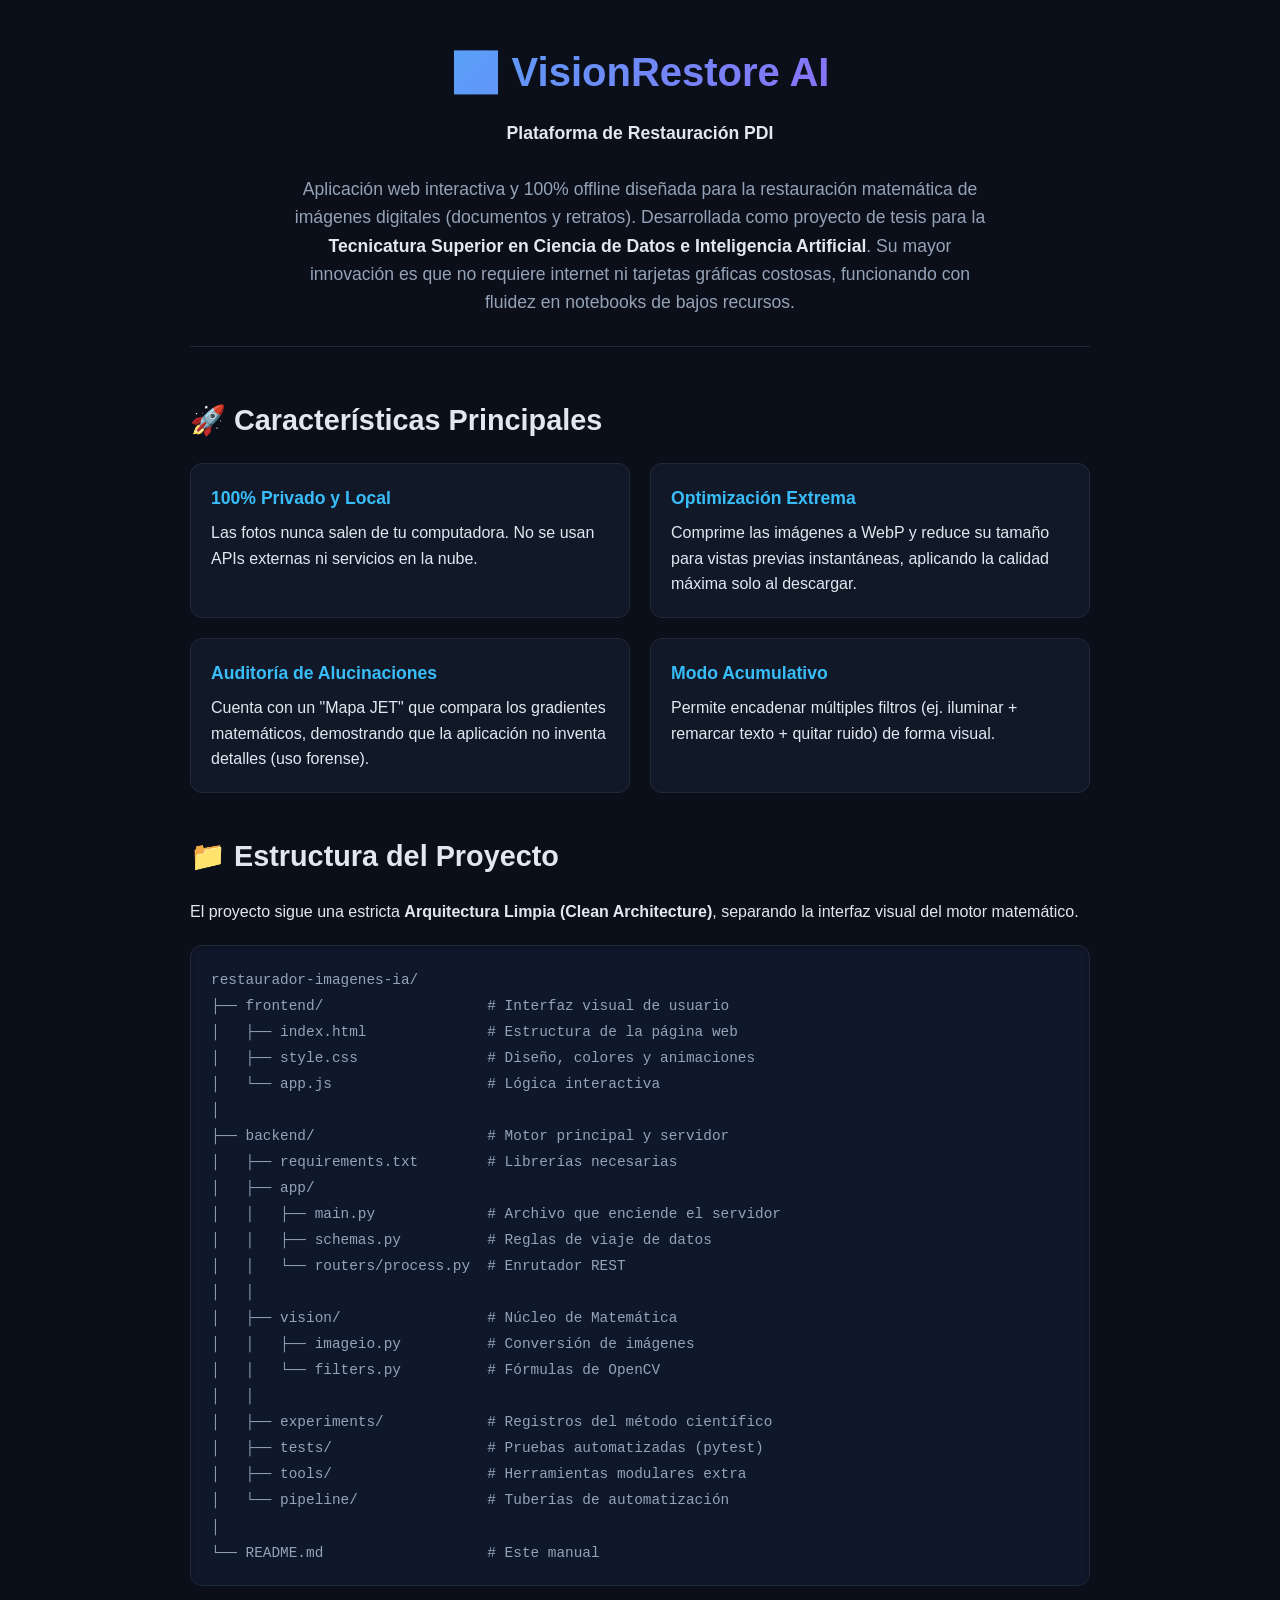
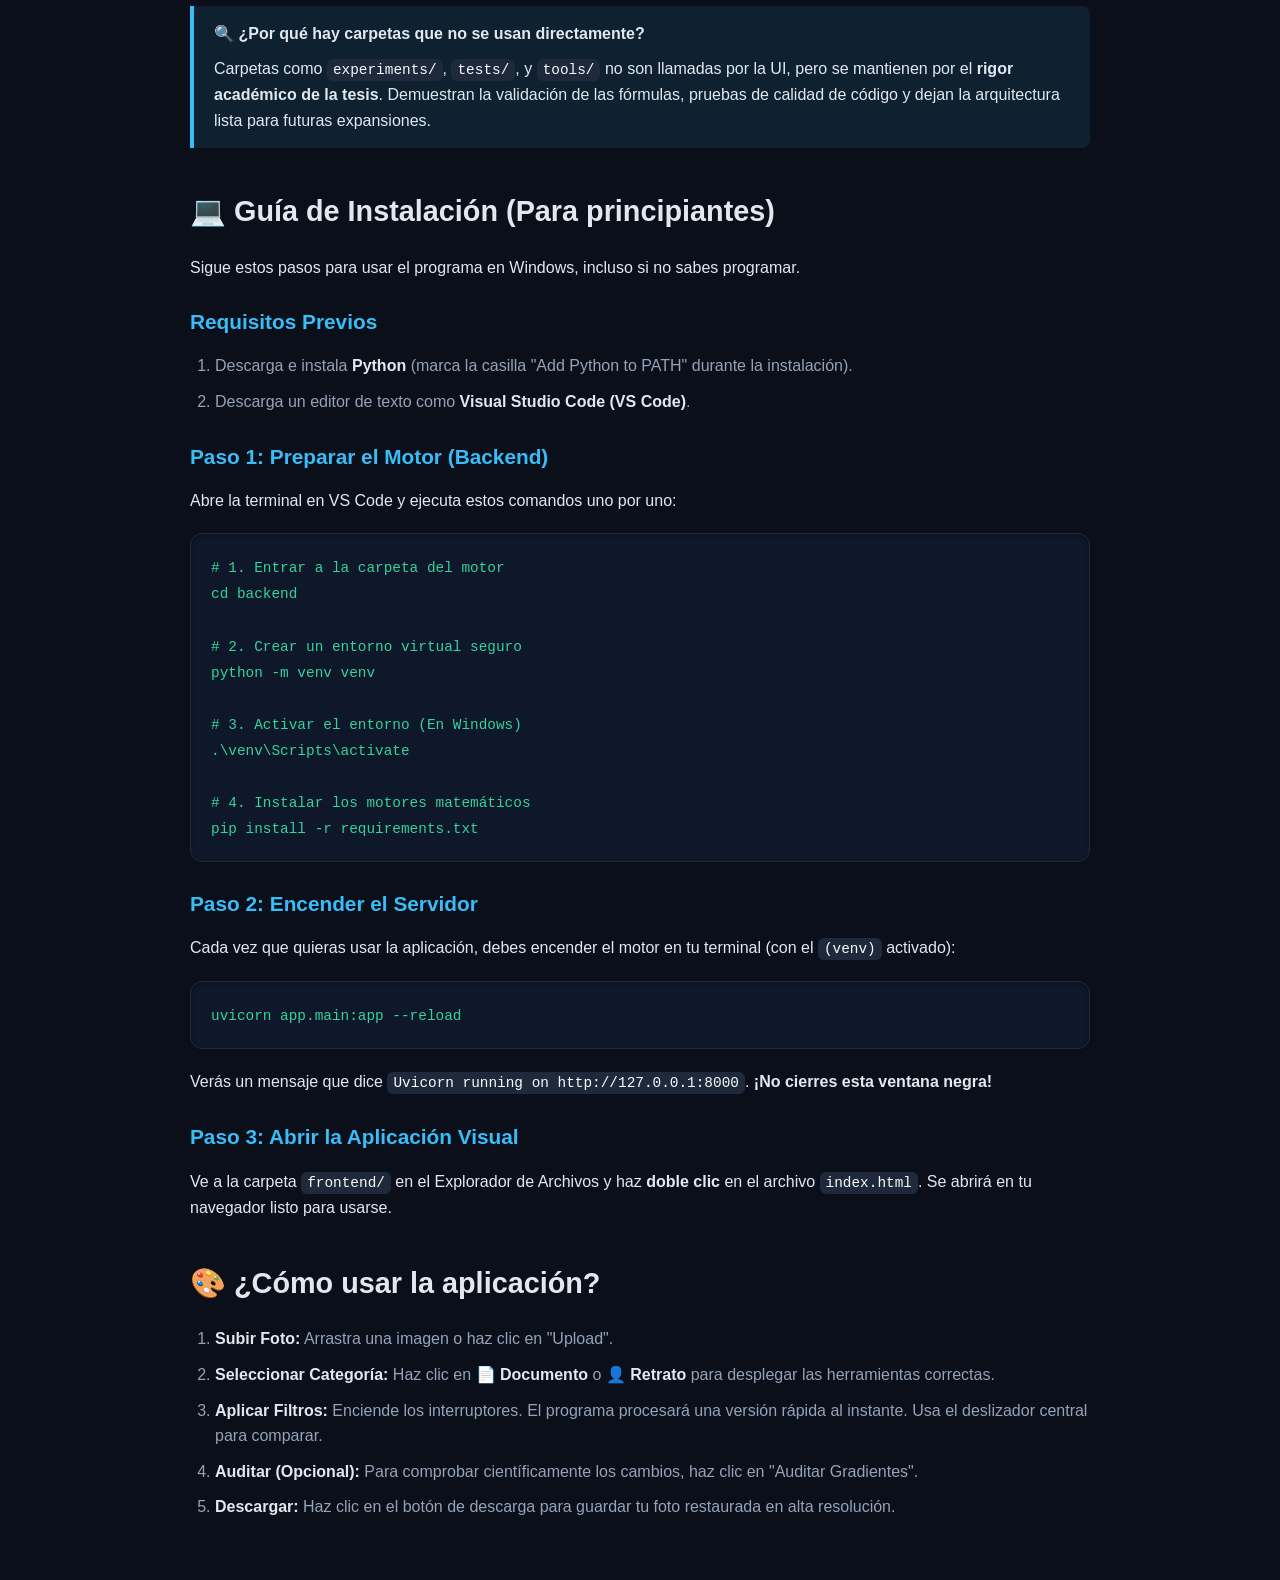
==== Manual_README.html @ 46ff981d ""Version Final V2"" ====
<!DOCTYPE html>
<html lang="es">
<head>
    <meta charset="UTF-8">
    <meta name="viewport" content="width=device-width, initial-scale=1.0">
    <title>Manual VisionRestore AI</title>
    <style>
        :root {
            --bg-main: #0b0f19;
            --bg-card: #111827;
            --bg-code: #0f172a;
            --text-main: #e2e8f0;
            --text-muted: #94a3b8;
            --accent-blue: #38bdf8;
            --accent-purple: #a855f7;
            --accent-green: #34d399;
            --border-color: #1f2937;
        }

        * {
            box-sizing: border-box;
            margin: 0;
            padding: 0;
            font-family: -apple-system, BlinkMacSystemFont, "Segoe UI", Roboto, Helvetica, Arial, sans-serif;
        }

        body {
            background-color: var(--bg-main);
            color: var(--text-main);
            line-height: 1.6;
            padding: 40px 20px;
        }

        .container {
            max-width: 900px;
            margin: 0 auto;
        }

        header {
            text-align: center;
            margin-bottom: 50px;
            padding-bottom: 30px;
            border-bottom: 1px solid var(--border-color);
        }

        h1 {
            font-size: 2.5rem;
            background: linear-gradient(135deg, var(--accent-blue) 0%, var(--accent-purple) 100%);
            -webkit-background-clip: text;
            -webkit-text-fill-color: transparent;
            margin-bottom: 15px;
        }

        .intro {
            font-size: 1.1rem;
            color: var(--text-muted);
            max-width: 700px;
            margin: 0 auto;
        }

        h2 {
            color: var(--text-main);
            font-size: 1.8rem;
            margin: 40px 0 20px 0;
            display: flex;
            align-items: center;
            gap: 10px;
        }

        h3 {
            color: var(--accent-blue);
            font-size: 1.3rem;
            margin: 25px 0 15px 0;
        }

        /* Tarjetas de Características */
        .features-grid {
            display: grid;
            grid-template-columns: repeat(auto-fit, minmax(350px, 1fr));
            gap: 20px;
            margin-bottom: 40px;
        }

        .feature-card {
            background: var(--bg-card);
            border: 1px solid var(--border-color);
            border-radius: 12px;
            padding: 20px;
            transition: transform 0.2s ease, border-color 0.2s ease;
        }

        .feature-card:hover {
            transform: translateY(-5px);
            border-color: var(--accent-blue);
        }

        .feature-card strong {
            display: block;
            color: var(--accent-blue);
            margin-bottom: 8px;
            font-size: 1.1rem;
        }

        /* Bloques de Código */
        pre {
            background: var(--bg-code);
            border: 1px solid var(--border-color);
            border-radius: 12px;
            padding: 20px;
            overflow-x: auto;
            margin: 20px 0;
            box-shadow: inset 0 2px 4px rgba(0,0,0,0.2);
        }

        code {
            font-family: 'Courier New', Courier, monospace;
            font-size: 0.9rem;
        }

        .tree-code {
            color: var(--text-muted);
        }

        .bash-code {
            color: var(--accent-green);
        }

        code.inline {
            background: #1e293b;
            padding: 3px 6px;
            border-radius: 6px;
            font-size: 0.9em;
            color: #f8fafc;
        }

        /* Listas y Pasos */
        ol, ul {
            padding-left: 25px;
            margin-bottom: 20px;
            color: var(--text-muted);
        }

        li {
            margin-bottom: 10px;
        }

        strong {
            color: var(--text-main);
        }

        /* Alertas / Info Box */
        .info-box {
            background: rgba(56, 189, 248, 0.1);
            border-left: 4px solid var(--accent-blue);
            padding: 15px 20px;
            border-radius: 0 8px 8px 0;
            margin: 20px 0;
        }
    </style>
</head>
<body>
    <div class="container">
        
        <header>
            <h1>🖼️ VisionRestore AI</h1>
            <p class="intro">
                <strong>Plataforma de Restauración PDI</strong><br><br>
                Aplicación web interactiva y 100% offline diseñada para la restauración matemática de imágenes digitales (documentos y retratos). 
                Desarrollada como proyecto de tesis para la <strong>Tecnicatura Superior en Ciencia de Datos e Inteligencia Artificial</strong>. 
                Su mayor innovación es que no requiere internet ni tarjetas gráficas costosas, funcionando con fluidez en notebooks de bajos recursos.
            </p>
        </header>

        <section>
            <h2>🚀 Características Principales</h2>
            <div class="features-grid">
                <div class="feature-card">
                    <strong>100% Privado y Local</strong>
                    <p>Las fotos nunca salen de tu computadora. No se usan APIs externas ni servicios en la nube.</p>
                </div>
                <div class="feature-card">
                    <strong>Optimización Extrema</strong>
                    <p>Comprime las imágenes a WebP y reduce su tamaño para vistas previas instantáneas, aplicando la calidad máxima solo al descargar.</p>
                </div>
                <div class="feature-card">
                    <strong>Auditoría de Alucinaciones</strong>
                    <p>Cuenta con un "Mapa JET" que compara los gradientes matemáticos, demostrando que la aplicación no inventa detalles (uso forense).</p>
                </div>
                <div class="feature-card">
                    <strong>Modo Acumulativo</strong>
                    <p>Permite encadenar múltiples filtros (ej. iluminar + remarcar texto + quitar ruido) de forma visual.</p>
                </div>
            </div>
        </section>

        <section>
            <h2>📁 Estructura del Proyecto</h2>
            <p>El proyecto sigue una estricta <strong>Arquitectura Limpia (Clean Architecture)</strong>, separando la interfaz visual del motor matemático.</p>
            
            <pre><code class="tree-code">restaurador-imagenes-ia/
├── frontend/                   # Interfaz visual de usuario
│   ├── index.html              # Estructura de la página web
│   ├── style.css               # Diseño, colores y animaciones
│   └── app.js                  # Lógica interactiva
│
├── backend/                    # Motor principal y servidor
│   ├── requirements.txt        # Librerías necesarias
│   ├── app/                    
│   │   ├── main.py             # Archivo que enciende el servidor
│   │   ├── schemas.py          # Reglas de viaje de datos
│   │   └── routers/process.py  # Enrutador REST
│   │
│   ├── vision/                 # Núcleo de Matemática
│   │   ├── imageio.py          # Conversión de imágenes
│   │   └── filters.py          # Fórmulas de OpenCV
│   │
│   ├── experiments/            # Registros del método científico
│   ├── tests/                  # Pruebas automatizadas (pytest)
│   ├── tools/                  # Herramientas modulares extra
│   └── pipeline/               # Tuberías de automatización
│
└── README.md                   # Este manual</code></pre>

            <div class="info-box">
                <strong>🔍 ¿Por qué hay carpetas que no se usan directamente?</strong>
                <p style="margin-top: 10px;">Carpetas como <code class="inline">experiments/</code>, <code class="inline">tests/</code>, y <code class="inline">tools/</code> no son llamadas por la UI, pero se mantienen por el <strong>rigor académico de la tesis</strong>. Demuestran la validación de las fórmulas, pruebas de calidad de código y dejan la arquitectura lista para futuras expansiones.</p>
            </div>
        </section>

        <section>
            <h2>💻 Guía de Instalación (Para principiantes)</h2>
            <p>Sigue estos pasos para usar el programa en Windows, incluso si no sabes programar.</p>

            <h3>Requisitos Previos</h3>
            <ol>
                <li>Descarga e instala <strong>Python</strong> (marca la casilla "Add Python to PATH" durante la instalación).</li>
                <li>Descarga un editor de texto como <strong>Visual Studio Code (VS Code)</strong>.</li>
            </ol>

            <h3>Paso 1: Preparar el Motor (Backend)</h3>
            <p>Abre la terminal en VS Code y ejecuta estos comandos uno por uno:</p>
            <pre><code class="bash-code"># 1. Entrar a la carpeta del motor
cd backend

# 2. Crear un entorno virtual seguro
python -m venv venv

# 3. Activar el entorno (En Windows)
.\venv\Scripts\activate

# 4. Instalar los motores matemáticos
pip install -r requirements.txt</code></pre>

            <h3>Paso 2: Encender el Servidor</h3>
            <p>Cada vez que quieras usar la aplicación, debes encender el motor en tu terminal (con el <code class="inline">(venv)</code> activado):</p>
            <pre><code class="bash-code">uvicorn app.main:app --reload</code></pre>
            <p>Verás un mensaje que dice <code class="inline">Uvicorn running on http://127.0.0.1:8000</code>. <strong>¡No cierres esta ventana negra!</strong></p>

            <h3>Paso 3: Abrir la Aplicación Visual</h3>
            <p>Ve a la carpeta <code class="inline">frontend/</code> en el Explorador de Archivos y haz <strong>doble clic</strong> en el archivo <code class="inline">index.html</code>. Se abrirá en tu navegador listo para usarse.</p>
        </section>

        <section>
            <h2>🎨 ¿Cómo usar la aplicación?</h2>
            <ol>
                <li><strong>Subir Foto:</strong> Arrastra una imagen o haz clic en "Upload".</li>
                <li><strong>Seleccionar Categoría:</strong> Haz clic en <strong>📄 Documento</strong> o <strong>👤 Retrato</strong> para desplegar las herramientas correctas.</li>
                <li><strong>Aplicar Filtros:</strong> Enciende los interruptores. El programa procesará una versión rápida al instante. Usa el deslizador central para comparar.</li>
                <li><strong>Auditar (Opcional):</strong> Para comprobar científicamente los cambios, haz clic en "Auditar Gradientes".</li>
                <li><strong>Descargar:</strong> Haz clic en el botón de descarga para guardar tu foto restaurada en alta resolución.</li>
            </ol>
        </section>

    </div>
</body>
</html>
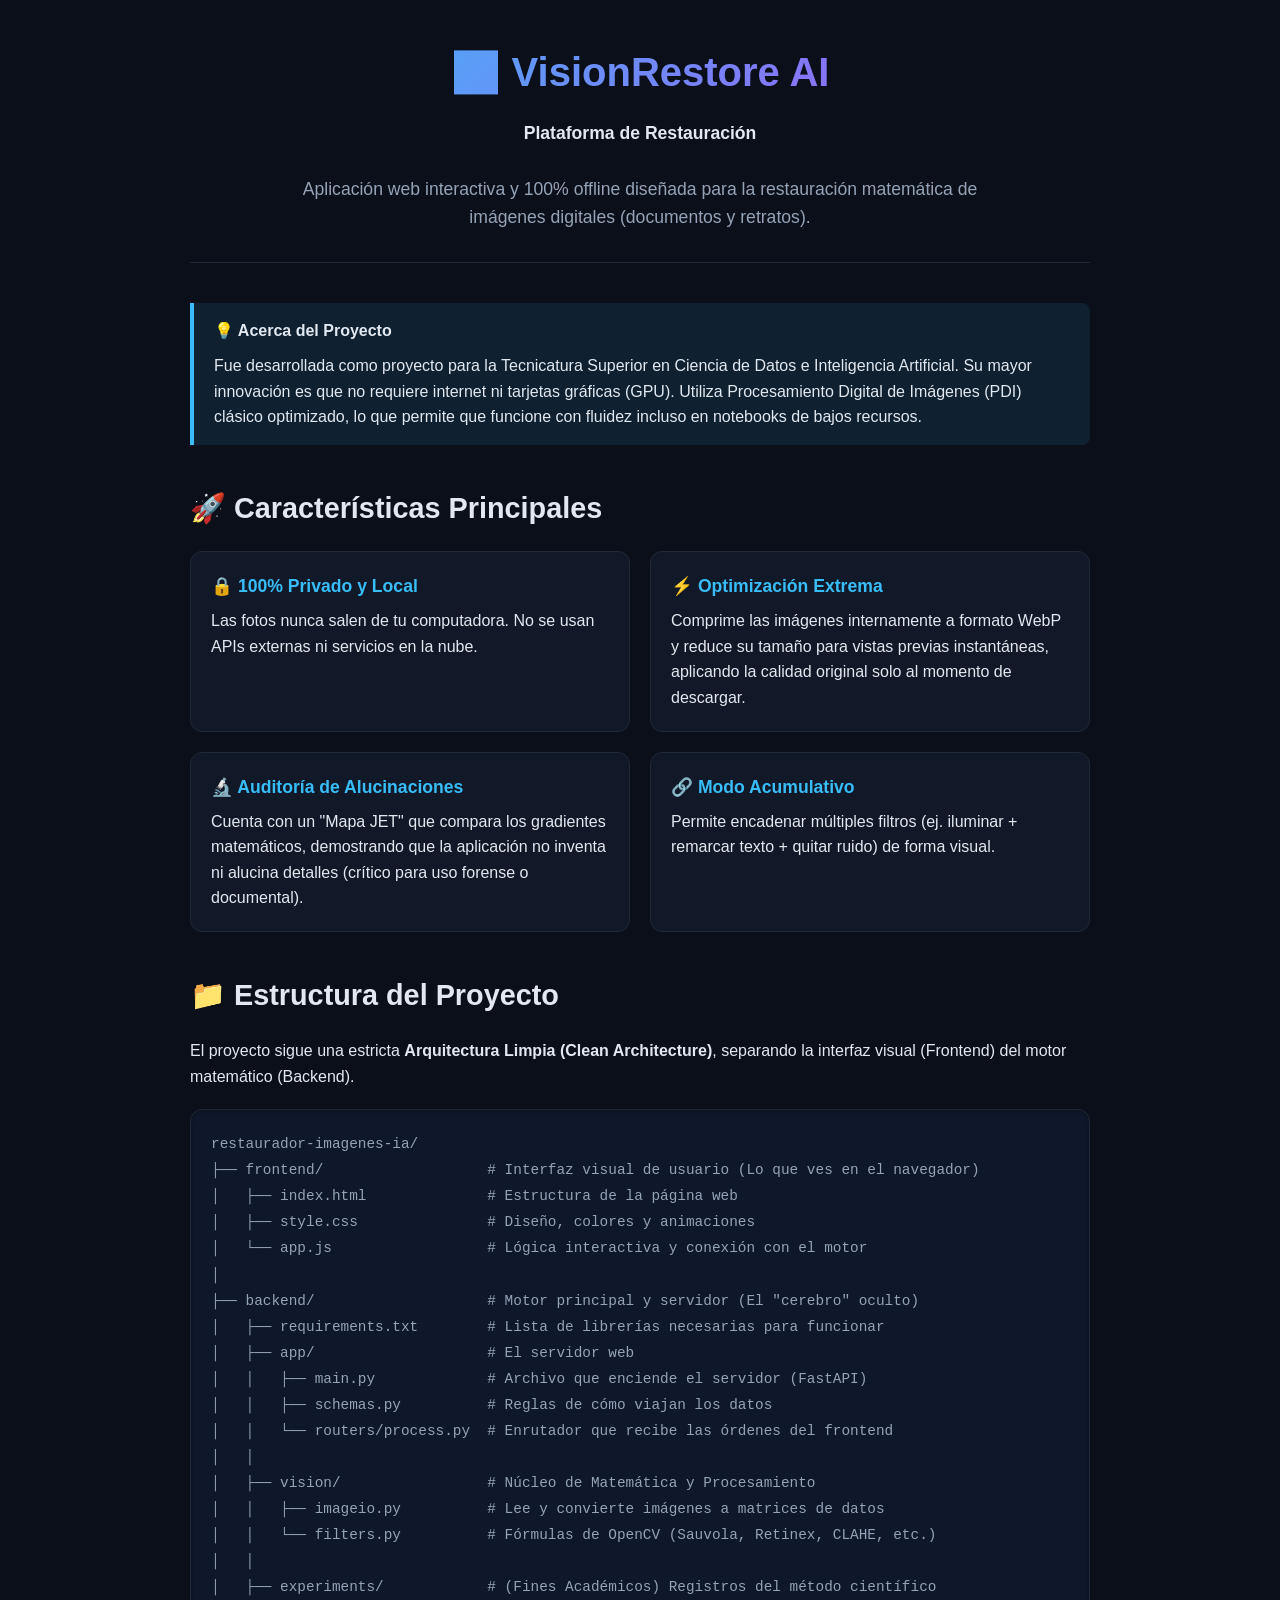
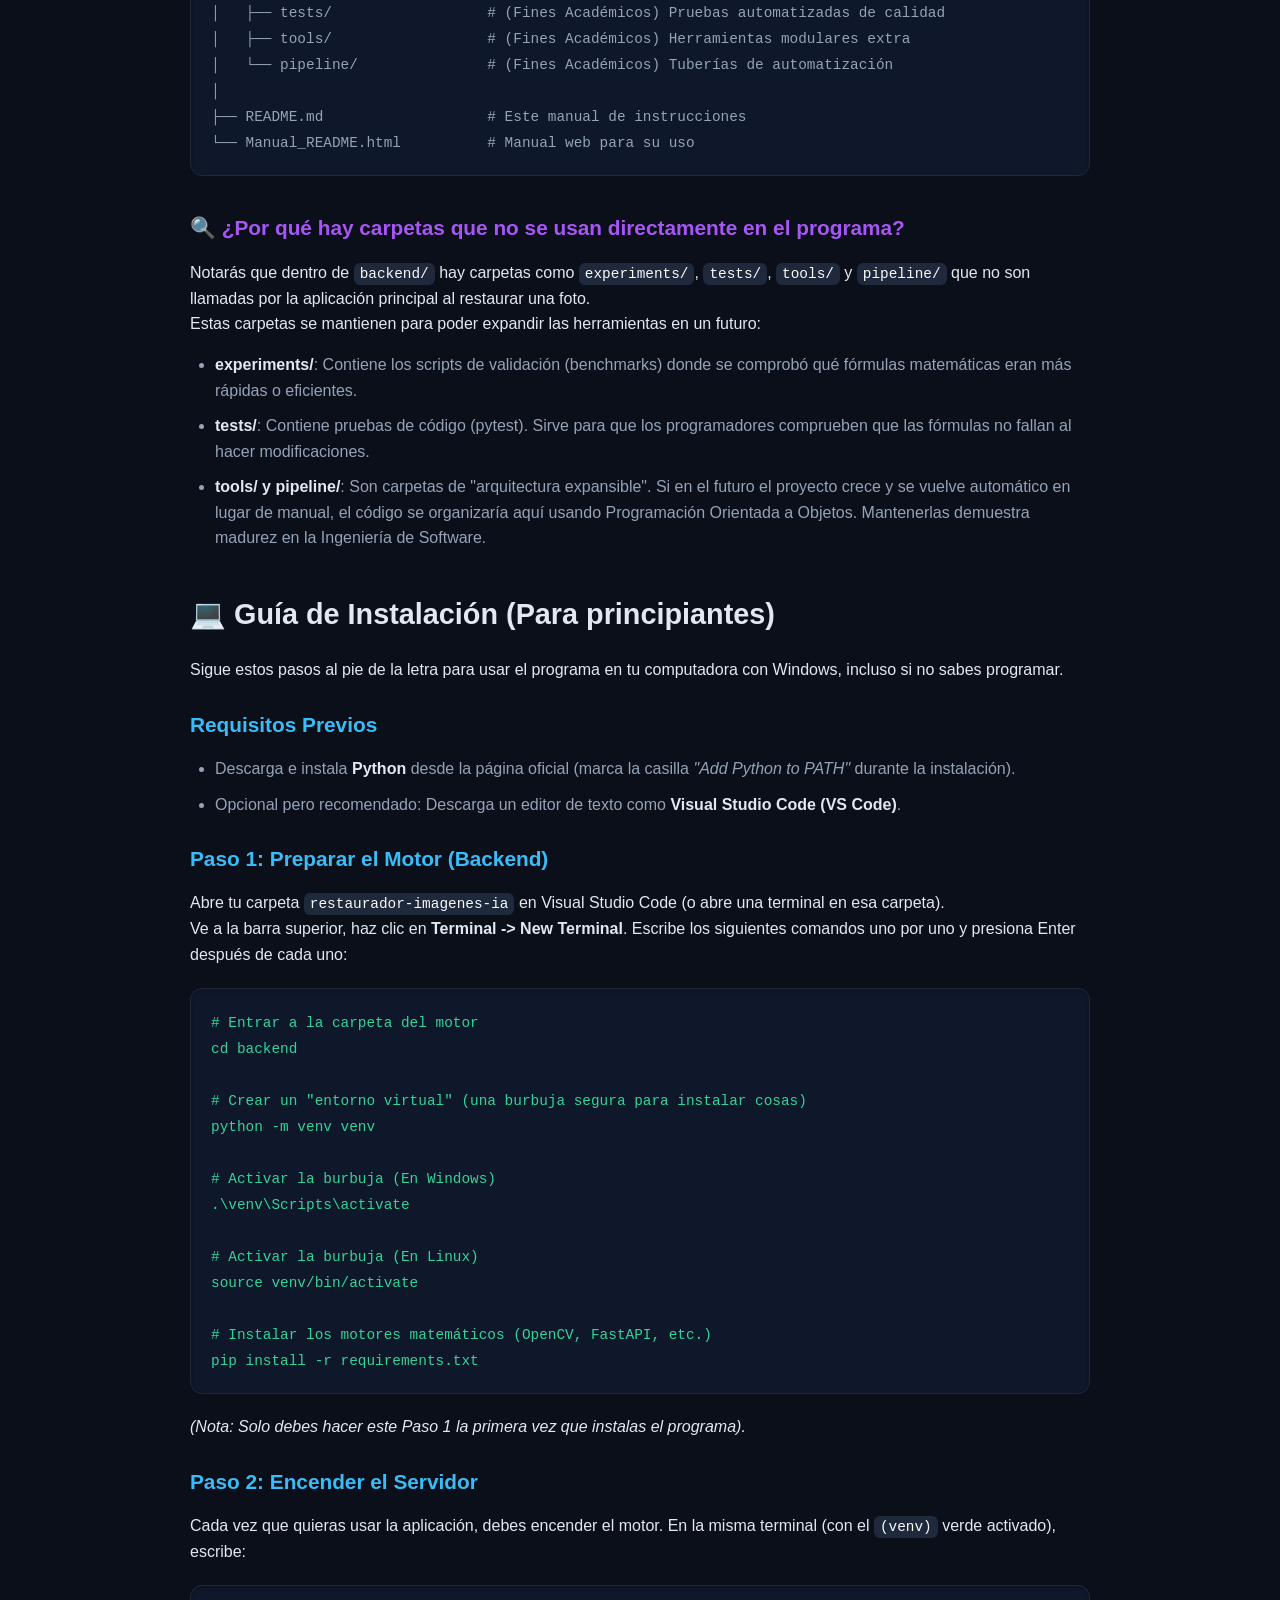
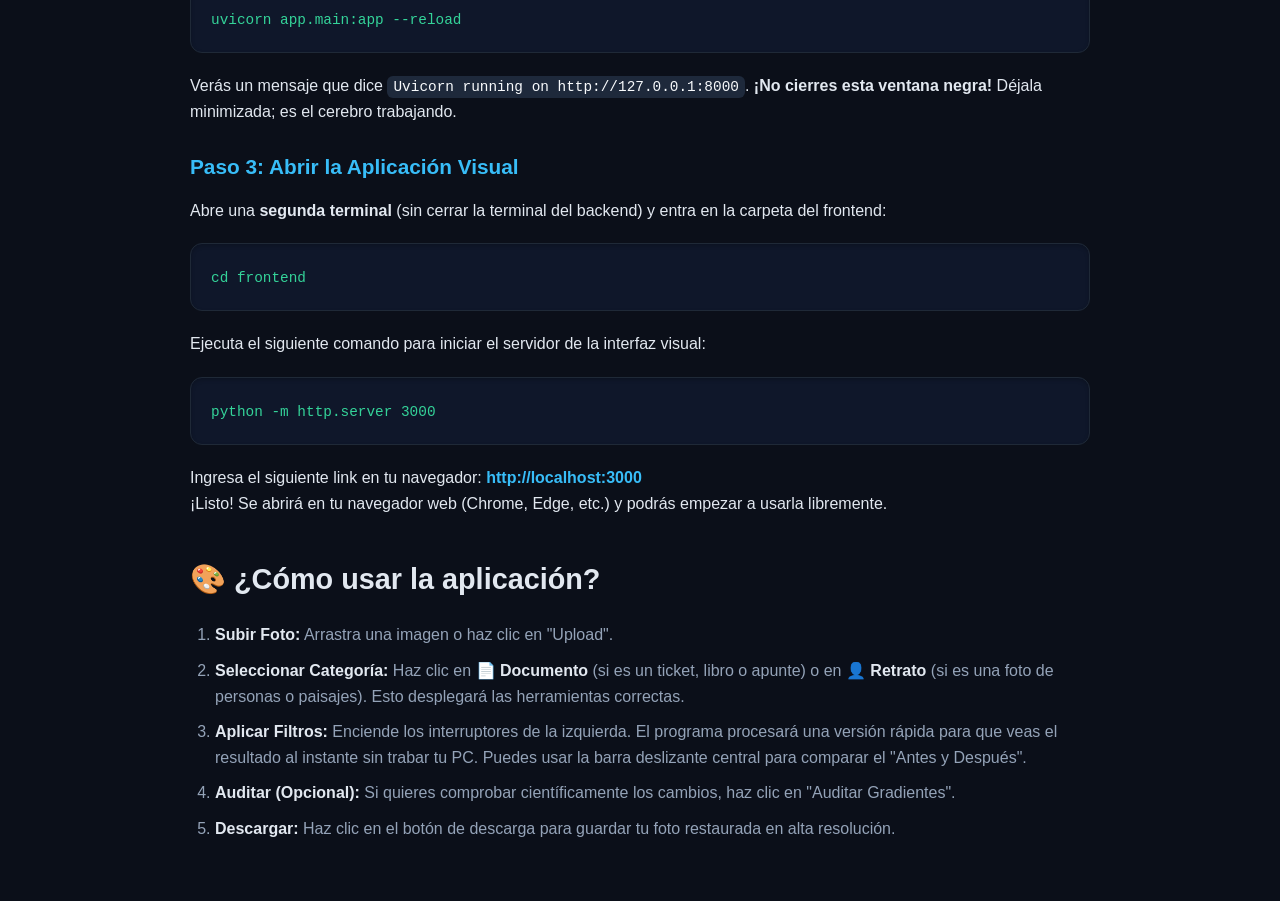
==== commit b716e27b: ""VERSION FINAL V3"" ====
--- a/Manual_README.html
+++ b/Manual_README.html
@@ -38,7 +38,7 @@
 
         header {
             text-align: center;
-            margin-bottom: 50px;
+            margin-bottom: 40px;
             padding-bottom: 30px;
             border-bottom: 1px solid var(--border-color);
         }
@@ -164,30 +164,35 @@
         <header>
             <h1>🖼️ VisionRestore AI</h1>
             <p class="intro">
-                <strong>Plataforma de Restauración PDI</strong><br><br>
-                Aplicación web interactiva y 100% offline diseñada para la restauración matemática de imágenes digitales (documentos y retratos). 
-                Desarrollada como proyecto de tesis para la <strong>Tecnicatura Superior en Ciencia de Datos e Inteligencia Artificial</strong>. 
-                Su mayor innovación es que no requiere internet ni tarjetas gráficas costosas, funcionando con fluidez en notebooks de bajos recursos.
+                <strong>Plataforma de Restauración</strong><br><br>
+                Aplicación web interactiva y 100% offline diseñada para la restauración matemática de imágenes digitales (documentos y retratos).
             </p>
         </header>
+
+        <section>
+            <div class="info-box">
+                <strong>💡 Acerca del Proyecto</strong>
+                <p style="margin-top: 10px;">Fue desarrollada como proyecto para la Tecnicatura Superior en Ciencia de Datos e Inteligencia Artificial. Su mayor innovación es que no requiere internet ni tarjetas gráficas (GPU). Utiliza Procesamiento Digital de Imágenes (PDI) clásico optimizado, lo que permite que funcione con fluidez incluso en notebooks de bajos recursos.</p>
+            </div>
+        </section>
 
         <section>
             <h2>🚀 Características Principales</h2>
             <div class="features-grid">
                 <div class="feature-card">
-                    <strong>100% Privado y Local</strong>
+                    <strong>🔒 100% Privado y Local</strong>
                     <p>Las fotos nunca salen de tu computadora. No se usan APIs externas ni servicios en la nube.</p>
                 </div>
                 <div class="feature-card">
-                    <strong>Optimización Extrema</strong>
-                    <p>Comprime las imágenes a WebP y reduce su tamaño para vistas previas instantáneas, aplicando la calidad máxima solo al descargar.</p>
+                    <strong>⚡ Optimización Extrema</strong>
+                    <p>Comprime las imágenes internamente a formato WebP y reduce su tamaño para vistas previas instantáneas, aplicando la calidad original solo al momento de descargar.</p>
                 </div>
                 <div class="feature-card">
-                    <strong>Auditoría de Alucinaciones</strong>
-                    <p>Cuenta con un "Mapa JET" que compara los gradientes matemáticos, demostrando que la aplicación no inventa detalles (uso forense).</p>
+                    <strong>🔬 Auditoría de Alucinaciones</strong>
+                    <p>Cuenta con un "Mapa JET" que compara los gradientes matemáticos, demostrando que la aplicación no inventa ni alucina detalles (crítico para uso forense o documental).</p>
                 </div>
                 <div class="feature-card">
-                    <strong>Modo Acumulativo</strong>
+                    <strong>🔗 Modo Acumulativo</strong>
                     <p>Permite encadenar múltiples filtros (ej. iluminar + remarcar texto + quitar ruido) de forma visual.</p>
                 </div>
             </div>
@@ -195,82 +200,104 @@
 
         <section>
             <h2>📁 Estructura del Proyecto</h2>
-            <p>El proyecto sigue una estricta <strong>Arquitectura Limpia (Clean Architecture)</strong>, separando la interfaz visual del motor matemático.</p>
+            <p>El proyecto sigue una estricta <strong>Arquitectura Limpia (Clean Architecture)</strong>, separando la interfaz visual (Frontend) del motor matemático (Backend).</p>
             
             <pre><code class="tree-code">restaurador-imagenes-ia/
-├── frontend/                   # Interfaz visual de usuario
+├── frontend/                   # Interfaz visual de usuario (Lo que ves en el navegador)
 │   ├── index.html              # Estructura de la página web
 │   ├── style.css               # Diseño, colores y animaciones
-│   └── app.js                  # Lógica interactiva
+│   └── app.js                  # Lógica interactiva y conexión con el motor
 │
-├── backend/                    # Motor principal y servidor
-│   ├── requirements.txt        # Librerías necesarias
-│   ├── app/                    
-│   │   ├── main.py             # Archivo que enciende el servidor
-│   │   ├── schemas.py          # Reglas de viaje de datos
-│   │   └── routers/process.py  # Enrutador REST
+├── backend/                    # Motor principal y servidor (El "cerebro" oculto)
+│   ├── requirements.txt        # Lista de librerías necesarias para funcionar
+│   ├── app/                    # El servidor web
+│   │   ├── main.py             # Archivo que enciende el servidor (FastAPI)
+│   │   ├── schemas.py          # Reglas de cómo viajan los datos
+│   │   └── routers/process.py  # Enrutador que recibe las órdenes del frontend
 │   │
-│   ├── vision/                 # Núcleo de Matemática
-│   │   ├── imageio.py          # Conversión de imágenes
-│   │   └── filters.py          # Fórmulas de OpenCV
+│   ├── vision/                 # Núcleo de Matemática y Procesamiento
+│   │   ├── imageio.py          # Lee y convierte imágenes a matrices de datos
+│   │   └── filters.py          # Fórmulas de OpenCV (Sauvola, Retinex, CLAHE, etc.)
 │   │
-│   ├── experiments/            # Registros del método científico
-│   ├── tests/                  # Pruebas automatizadas (pytest)
-│   ├── tools/                  # Herramientas modulares extra
-│   └── pipeline/               # Tuberías de automatización
+│   ├── experiments/            # (Fines Académicos) Registros del método científico
+│   ├── tests/                  # (Fines Académicos) Pruebas automatizadas de calidad
+│   ├── tools/                  # (Fines Académicos) Herramientas modulares extra
+│   └── pipeline/               # (Fines Académicos) Tuberías de automatización
 │
-└── README.md                   # Este manual</code></pre>
-
-            <div class="info-box">
-                <strong>🔍 ¿Por qué hay carpetas que no se usan directamente?</strong>
-                <p style="margin-top: 10px;">Carpetas como <code class="inline">experiments/</code>, <code class="inline">tests/</code>, y <code class="inline">tools/</code> no son llamadas por la UI, pero se mantienen por el <strong>rigor académico de la tesis</strong>. Demuestran la validación de las fórmulas, pruebas de calidad de código y dejan la arquitectura lista para futuras expansiones.</p>
-            </div>
+├── README.md                   # Este manual de instrucciones
+└── Manual_README.html          # Manual web para su uso</code></pre>
+
+            <h3 style="color: var(--accent-purple); margin-top: 35px;">🔍 ¿Por qué hay carpetas que no se usan directamente en el programa?</h3>
+            <p>Notarás que dentro de <code class="inline">backend/</code> hay carpetas como <code class="inline">experiments/</code>, <code class="inline">tests/</code>, <code class="inline">tools/</code> y <code class="inline">pipeline/</code> que no son llamadas por la aplicación principal al restaurar una foto.</p>
+            <p>Estas carpetas se mantienen para poder expandir las herramientas en un futuro:</p>
+            <ul style="margin-top: 15px;">
+                <li><strong>experiments/</strong>: Contiene los scripts de validación (benchmarks) donde se comprobó qué fórmulas matemáticas eran más rápidas o eficientes.</li>
+                <li><strong>tests/</strong>: Contiene pruebas de código (pytest). Sirve para que los programadores comprueben que las fórmulas no fallan al hacer modificaciones.</li>
+                <li><strong>tools/ y pipeline/</strong>: Son carpetas de "arquitectura expansible". Si en el futuro el proyecto crece y se vuelve automático en lugar de manual, el código se organizaría aquí usando Programación Orientada a Objetos. Mantenerlas demuestra madurez en la Ingeniería de Software.</li>
+            </ul>
         </section>
 
         <section>
             <h2>💻 Guía de Instalación (Para principiantes)</h2>
-            <p>Sigue estos pasos para usar el programa en Windows, incluso si no sabes programar.</p>
+            <p>Sigue estos pasos al pie de la letra para usar el programa en tu computadora con Windows, incluso si no sabes programar.</p>
 
             <h3>Requisitos Previos</h3>
-            <ol>
-                <li>Descarga e instala <strong>Python</strong> (marca la casilla "Add Python to PATH" durante la instalación).</li>
-                <li>Descarga un editor de texto como <strong>Visual Studio Code (VS Code)</strong>.</li>
-            </ol>
+            <ul>
+                <li>Descarga e instala <strong>Python</strong> desde la página oficial (marca la casilla <em>"Add Python to PATH"</em> durante la instalación).</li>
+                <li>Opcional pero recomendado: Descarga un editor de texto como <strong>Visual Studio Code (VS Code)</strong>.</li>
+            </ul>
 
             <h3>Paso 1: Preparar el Motor (Backend)</h3>
-            <p>Abre la terminal en VS Code y ejecuta estos comandos uno por uno:</p>
-            <pre><code class="bash-code"># 1. Entrar a la carpeta del motor
+            <p>Abre tu carpeta <code class="inline">restaurador-imagenes-ia</code> en Visual Studio Code (o abre una terminal en esa carpeta).</p>
+            <p>Ve a la barra superior, haz clic en <strong>Terminal -> New Terminal</strong>. Escribe los siguientes comandos uno por uno y presiona Enter después de cada uno:</p>
+            
+            <pre><code class="bash-code"># Entrar a la carpeta del motor
 cd backend
 
-# 2. Crear un entorno virtual seguro
+# Crear un "entorno virtual" (una burbuja segura para instalar cosas)
 python -m venv venv
 
-# 3. Activar el entorno (En Windows)
+# Activar la burbuja (En Windows)
 .\venv\Scripts\activate
 
-# 4. Instalar los motores matemáticos
+# Activar la burbuja (En Linux)
+source venv/bin/activate
+
+# Instalar los motores matemáticos (OpenCV, FastAPI, etc.)
 pip install -r requirements.txt</code></pre>
+            <p><em>(Nota: Solo debes hacer este Paso 1 la primera vez que instalas el programa).</em></p>
 
             <h3>Paso 2: Encender el Servidor</h3>
-            <p>Cada vez que quieras usar la aplicación, debes encender el motor en tu terminal (con el <code class="inline">(venv)</code> activado):</p>
+            <p>Cada vez que quieras usar la aplicación, debes encender el motor. En la misma terminal (con el <code class="inline">(venv)</code> verde activado), escribe:</p>
+            
             <pre><code class="bash-code">uvicorn app.main:app --reload</code></pre>
-            <p>Verás un mensaje que dice <code class="inline">Uvicorn running on http://127.0.0.1:8000</code>. <strong>¡No cierres esta ventana negra!</strong></p>
+            
+            <p>Verás un mensaje que dice <code class="inline">Uvicorn running on http://127.0.0.1:8000</code>. <strong>¡No cierres esta ventana negra!</strong> Déjala minimizada; es el cerebro trabajando.</p>
 
             <h3>Paso 3: Abrir la Aplicación Visual</h3>
-            <p>Ve a la carpeta <code class="inline">frontend/</code> en el Explorador de Archivos y haz <strong>doble clic</strong> en el archivo <code class="inline">index.html</code>. Se abrirá en tu navegador listo para usarse.</p>
+            <p>Abre una <strong>segunda terminal</strong> (sin cerrar la terminal del backend) y entra en la carpeta del frontend:</p>
+            
+            <pre><code class="bash-code">cd frontend</code></pre>
+            
+            <p>Ejecuta el siguiente comando para iniciar el servidor de la interfaz visual:</p>
+            
+            <pre><code class="bash-code">python -m http.server 3000</code></pre>
+            
+            <p>Ingresa el siguiente link en tu navegador: <a href="http://localhost:3000" style="color: var(--accent-blue); font-weight: bold; text-decoration: none;">http://localhost:3000</a></p>
+            
+            <p>¡Listo! Se abrirá en tu navegador web (Chrome, Edge, etc.) y podrás empezar a usarla libremente.</p>
         </section>
 
         <section>
             <h2>🎨 ¿Cómo usar la aplicación?</h2>
             <ol>
                 <li><strong>Subir Foto:</strong> Arrastra una imagen o haz clic en "Upload".</li>
-                <li><strong>Seleccionar Categoría:</strong> Haz clic en <strong>📄 Documento</strong> o <strong>👤 Retrato</strong> para desplegar las herramientas correctas.</li>
-                <li><strong>Aplicar Filtros:</strong> Enciende los interruptores. El programa procesará una versión rápida al instante. Usa el deslizador central para comparar.</li>
-                <li><strong>Auditar (Opcional):</strong> Para comprobar científicamente los cambios, haz clic en "Auditar Gradientes".</li>
+                <li><strong>Seleccionar Categoría:</strong> Haz clic en 📄 <strong>Documento</strong> (si es un ticket, libro o apunte) o en 👤 <strong>Retrato</strong> (si es una foto de personas o paisajes). Esto desplegará las herramientas correctas.</li>
+                <li><strong>Aplicar Filtros:</strong> Enciende los interruptores de la izquierda. El programa procesará una versión rápida para que veas el resultado al instante sin trabar tu PC. Puedes usar la barra deslizante central para comparar el "Antes y Después".</li>
+                <li><strong>Auditar (Opcional):</strong> Si quieres comprobar científicamente los cambios, haz clic en "Auditar Gradientes".</li>
                 <li><strong>Descargar:</strong> Haz clic en el botón de descarga para guardar tu foto restaurada en alta resolución.</li>
             </ol>
         </section>
-
     </div>
 </body>
 </html>
